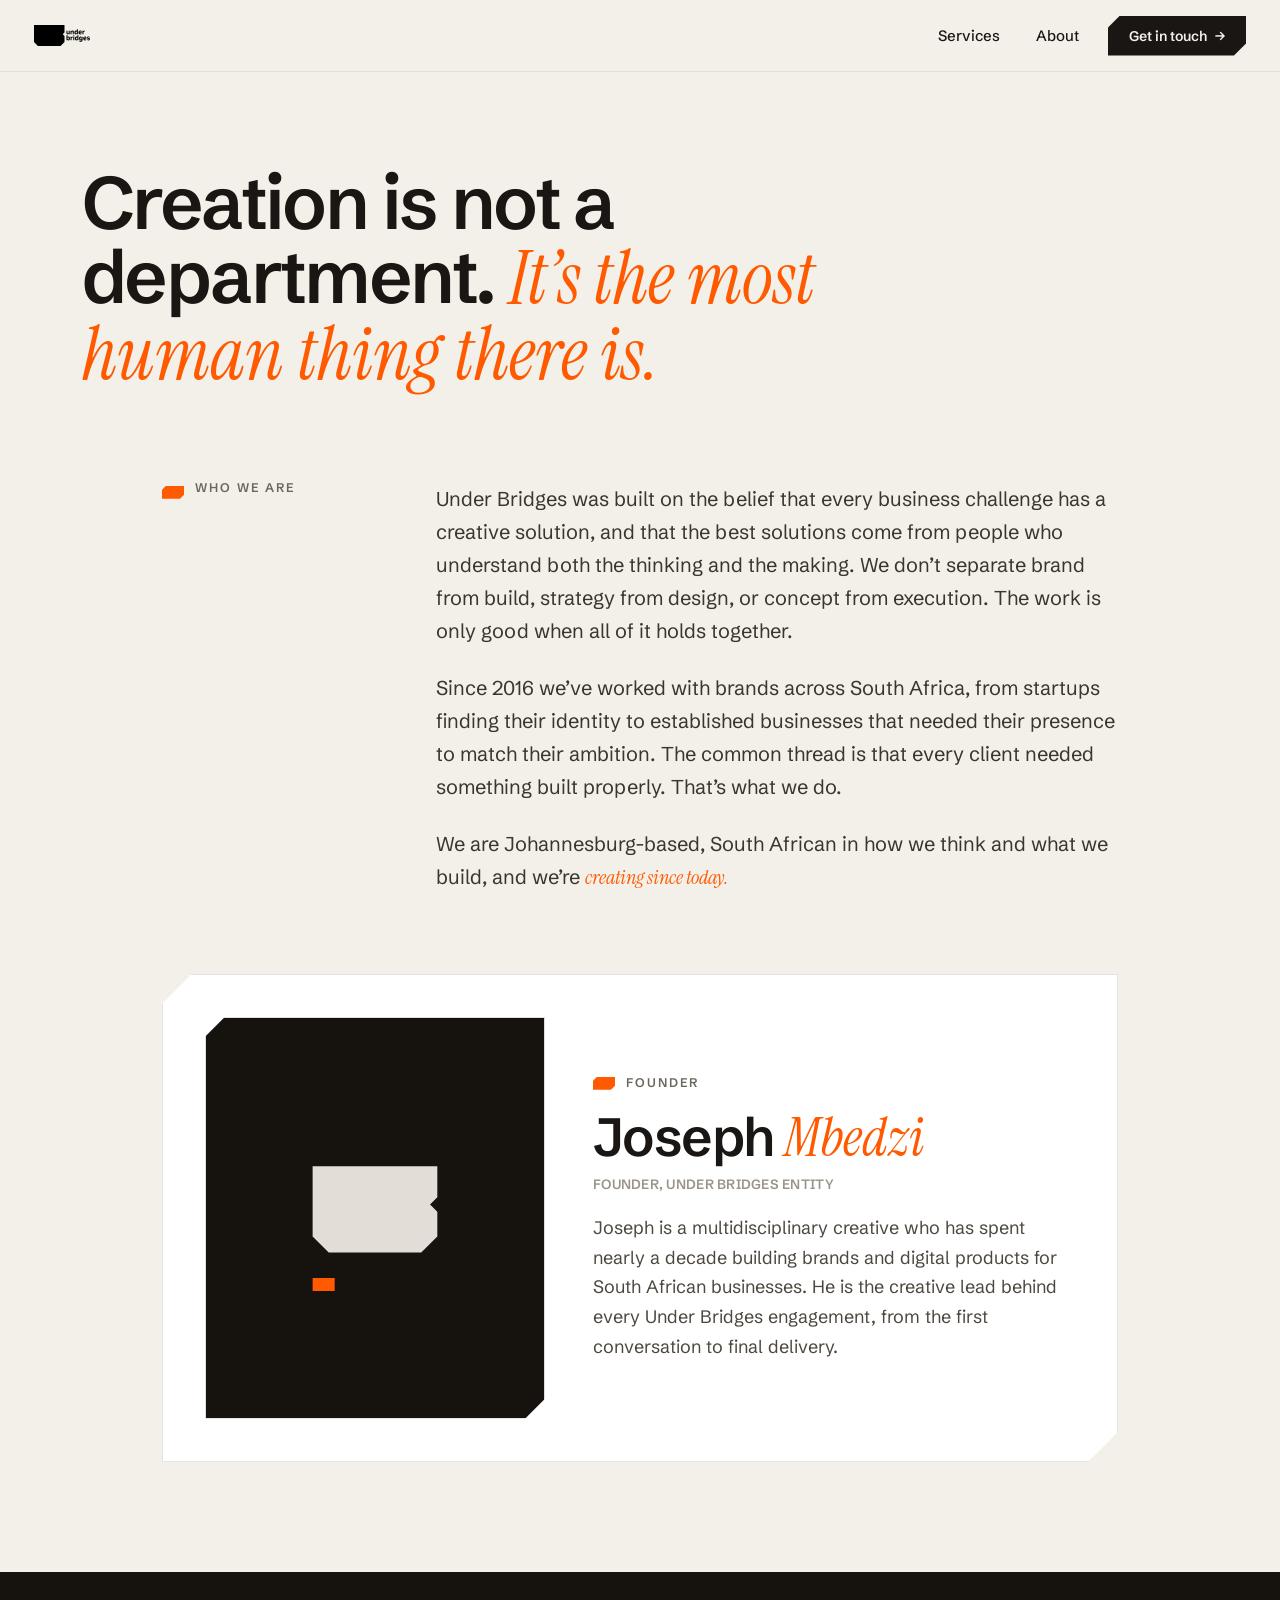
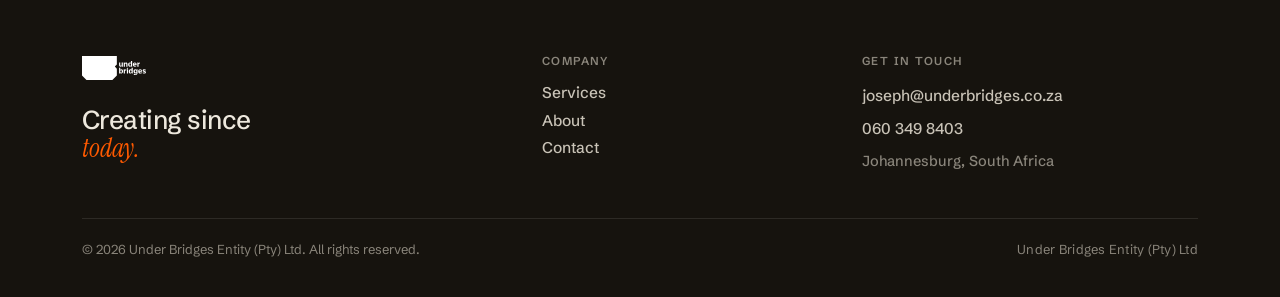
==== about/index.html @ 5cce96aa "Build Under Bridges website from v4 design Four-page static site (Home, Services, About, Contact) im" ====
<!DOCTYPE html>
<html lang="en">
<head>
<meta charset="utf-8">
<meta name="viewport" content="width=device-width, initial-scale=1">
<title>About | Under Bridges — Creative &amp; Digital Solutions</title>
<meta name="description" content="Under Bridges is a Johannesburg-based creative and digital solutions company, founded by Joseph Mbedzi. Building brands and platforms for South African businesses since 2016.">
<link rel="canonical" href="https://underbridges.co.za/about/">
<meta name="theme-color" content="#F3F0E9">

<meta property="og:type" content="website">
<meta property="og:site_name" content="Under Bridges">
<meta property="og:title" content="About | Under Bridges — Creative &amp; Digital Solutions">
<meta property="og:description" content="Creation is not a department. It&#8217;s the most human thing there is. Founded by Joseph Mbedzi, building brands and platforms since 2016.">
<meta property="og:url" content="https://underbridges.co.za/about/">
<meta property="og:image" content="https://underbridges.co.za/assets/og-image.png">
<meta name="twitter:card" content="summary_large_image">
<meta name="twitter:title" content="About | Under Bridges — Creative &amp; Digital Solutions">
<meta name="twitter:description" content="Creation is not a department. It&#8217;s the most human thing there is. Founded by Joseph Mbedzi, building brands and platforms since 2016.">
<meta name="twitter:image" content="https://underbridges.co.za/assets/og-image.png">

<link rel="icon" href="/favicon.svg" type="image/svg+xml">
<link rel="icon" href="/favicon.png" type="image/png">
<link rel="apple-touch-icon" href="/apple-touch-icon.png">

<link rel="preconnect" href="https://fonts.googleapis.com">
<link rel="preconnect" href="https://fonts.gstatic.com" crossorigin>
<link href="https://fonts.googleapis.com/css2?family=Schibsted+Grotesk:wght@400;500;600;700&family=Instrument+Serif:ital@0;1&display=swap" rel="stylesheet">
<link rel="stylesheet" href="/assets/css/main.css">
</head>
<body data-page="about">
<a class="skip-link" href="#main">Skip to content</a>

<div class="page">

  <nav class="nav is-solid" data-nav aria-label="Main">
    <a href="/" class="nav__logo" aria-label="Under Bridges — home">
      <span class="nav__logo-stack">
        <img class="logo-white" src="/assets/ub-logo-white.svg" alt="Under Bridges">
        <img class="logo-black" src="/assets/ub-logo-black.svg" alt="" aria-hidden="true">
      </span>
    </a>
    <div class="nav__links">
      <a class="nav__link" href="/services/">Services</a>
      <a class="nav__link" href="/about/">About</a>
      <a class="nav__cta" href="/contact/">Get in touch <span aria-hidden="true">&#8594;</span></a>
    </div>
    <button class="nav__burger" data-burger aria-label="Menu" aria-expanded="false">&#9776;</button>
  </nav>

  <div class="mnav" data-mnav>
    <div class="mnav__links">
      <a class="mnav__link" href="/services/">Services <span aria-hidden="true">&#8594;</span></a>
      <a class="mnav__link" href="/about/">About <span aria-hidden="true">&#8594;</span></a>
      <a class="mnav__link" href="/contact/">Contact <span aria-hidden="true">&#8594;</span></a>
    </div>
    <div class="mnav__contact">
      <a href="mailto:joseph@underbridges.co.za">joseph@underbridges.co.za</a>
      <div class="mnav__line">060 349 8403</div>
      <div class="mnav__loc">Johannesburg, South Africa</div>
    </div>
  </div>

  <main id="main">

    <section class="section-light">
      <div class="wrap w-1180 page-head page-head--about">
        <h1 class="page-head__title page-head__title--about">Creation is not a department. <em>It&#8217;s the most human thing there is.</em></h1>
      </div>
    </section>

    <section class="section-light">
      <div class="wrap w-1020 about-who">
        <div class="tag tag--s tag--top">
          <span class="tag__chip" aria-hidden="true"></span>
          <span class="tag__label">Who we are</span>
        </div>
        <div class="about-who__body" data-reveal>
          <p>Under Bridges was built on the belief that every business challenge has a creative solution, and that the best solutions come from people who understand both the thinking and the making. We don&#8217;t separate brand from build, strategy from design, or concept from execution. The work is only good when all of it holds together.</p>
          <p>Since 2016 we&#8217;ve worked with brands across South Africa, from startups finding their identity to established businesses that needed their presence to match their ambition. The common thread is that every client needed something built properly. That&#8217;s what we do.</p>
          <p>We are Johannesburg-based, South African in how we think and what we build, and we&#8217;re <em>creating since today.</em></p>
        </div>
      </div>
    </section>

    <section class="section-light">
      <div class="wrap w-1020 founder-wrap">
        <div class="founder" data-reveal>
          <div class="founder__photo">
            <img src="/assets/founder.svg" alt="Joseph Mbedzi, founder of Under Bridges" width="680" height="800">
          </div>
          <div class="founder__meta">
            <div class="tag tag--s">
              <span class="tag__chip" aria-hidden="true"></span>
              <span class="tag__label">Founder</span>
            </div>
            <h2 class="founder__name">Joseph <em>Mbedzi</em></h2>
            <div class="founder__role">Founder, Under Bridges Entity</div>
            <p class="founder__bio">Joseph is a multidisciplinary creative who has spent nearly a decade building brands and digital products for South African businesses. He is the creative lead behind every Under Bridges engagement, from the first conversation to final delivery.</p>
          </div>
        </div>
      </div>
    </section>

  </main>

  <footer class="footer">
    <div class="wrap w-1180 footer__inner">
      <div class="footer__grid">
        <div>
          <a href="/" class="footer__logo"><img src="/assets/ub-logo-white.svg" alt="Under Bridges"></a>
          <p class="footer__tagline">Creating since <em>today.</em></p>
        </div>
        <div>
          <div class="footer__label">Company</div>
          <div class="footer__links">
            <a href="/services/">Services</a>
            <a href="/about/">About</a>
            <a href="/contact/">Contact</a>
          </div>
        </div>
        <div>
          <div class="footer__label">Get in touch</div>
          <a class="footer__email" href="mailto:joseph@underbridges.co.za">joseph@underbridges.co.za</a>
          <div class="footer__phone">060 349 8403</div>
          <div class="footer__loc">Johannesburg, South Africa</div>
        </div>
      </div>
      <div class="footer__bottom">
        <span>&copy; <span data-year>2026</span> Under Bridges Entity (Pty) Ltd. All rights reserved.</span>
        <span class="footer__entity">Under Bridges Entity (Pty) Ltd</span>
      </div>
    </div>
  </footer>

</div>

<script src="/assets/js/main.js" defer></script>
</body>
</html>
---- assets/css/main.css ----
/* ==========================================================================
   Under Bridges — underbridges.co.za
   Design system from "Under Bridges Website v4" (Claude Design)
   ========================================================================== */

:root {
  --ub-accent: #FF5A00;
  --ub-bg: #F3F0E9;
  --ub-ink: #1A1613;
  --ub-dark: #16130E;
  --ub-dark-ink: #EDE8DD;
  --ub-hero-bg: #0D0B09;

  /* Chamfered corners */
  --cham-tag: polygon(4px 0, 100% 0, 100% calc(100% - 4px), calc(100% - 4px) 100%, 0 100%, 0 4px);
  --cham-s: polygon(8px 0, 100% 0, 100% calc(100% - 8px), calc(100% - 8px) 100%, 0 100%, 0 8px);
  --cham-m: polygon(12px 0, 100% 0, 100% calc(100% - 12px), calc(100% - 12px) 100%, 0 100%, 0 12px);
  --cham-l: polygon(20px 0, 100% 0, 100% calc(100% - 20px), calc(100% - 20px) 100%, 0 100%, 0 20px);
  --cham-xl: polygon(30px 0, 100% 0, 100% calc(100% - 30px), calc(100% - 30px) 100%, 0 100%, 0 30px);
}

/* Base ------------------------------------------------------------------- */

* { box-sizing: border-box; }

html { scroll-behavior: smooth; }

body {
  margin: 0;
  background: var(--ub-bg);
  font-family: 'Schibsted Grotesk', sans-serif;
  color: var(--ub-ink);
  -webkit-font-smoothing: antialiased;
  text-rendering: optimizeLegibility;
}

a { color: inherit; text-decoration: none; }

::selection { background: var(--ub-accent); color: #FFFFFF; }

em {
  font-family: 'Instrument Serif', serif;
  font-style: italic;
  font-weight: 400;
  letter-spacing: 0;
}

input::placeholder,
textarea::placeholder { color: #9a948a; }

select option { background: #FFFFFF; color: #1A1613; }

:focus-visible { outline: 2px solid var(--ub-accent); outline-offset: 2px; }

.skip-link {
  position: absolute;
  left: -9999px;
  top: 0;
  z-index: 400;
  background: var(--ub-ink);
  color: var(--ub-bg);
  padding: 12px 18px;
  font: 600 14px/1 'Schibsted Grotesk', sans-serif;
}
.skip-link:focus { left: 0; }

.page { position: relative; min-height: 100vh; display: flex; flex-direction: column; }
.page > main { flex: 1; }

@keyframes ubScrollCue {
  0% { transform: translateY(0); opacity: .9; }
  50% { transform: translateY(8px); opacity: .4; }
  100% { transform: translateY(0); opacity: .9; }
}

/* Layout ------------------------------------------------------------------ */

.wrap { margin: 0 auto; padding-left: 32px; padding-right: 32px; }
.w-920 { max-width: 920px; }
.w-1020 { max-width: 1020px; }
.w-1080 { max-width: 1080px; }
.w-1180 { max-width: 1180px; }

.section-light { position: relative; background: var(--ub-bg); }
.section-dark { position: relative; background: var(--ub-dark); color: var(--ub-dark-ink); }

/* Nav ---------------------------------------------------------------------- */

.nav {
  position: fixed;
  top: 0; left: 0; right: 0;
  z-index: 300;
  display: flex;
  align-items: center;
  justify-content: space-between;
  height: 72px;
  padding: 0 34px;
  color: #F3F0E9;
  background: transparent;
  border-bottom: 1px solid transparent;
  transition: background .25s ease, color .25s ease, border-color .25s ease;
}

.nav.is-solid {
  color: #1A1613;
  background: rgba(243, 240, 233, 0.82);
  border-bottom: 1px solid rgba(26, 22, 19, 0.08);
  backdrop-filter: blur(18px) saturate(150%);
  -webkit-backdrop-filter: blur(18px) saturate(150%);
}

.nav__logo { display: flex; align-items: center; }
.nav__logo-stack { position: relative; display: inline-flex; height: 21px; }
.nav__logo-stack img { height: 21px; width: auto; display: block; transition: opacity .25s ease; }
.nav__logo-stack img:last-child { position: absolute; left: 0; top: 0; }
.nav__logo-stack .logo-white { opacity: 1; }
.nav__logo-stack .logo-black { opacity: 0; }
.nav.is-solid .logo-white { opacity: 0; }
.nav.is-solid .logo-black { opacity: 1; }

.nav__links { display: flex; align-items: center; gap: 6px; }

.nav__link {
  font: 500 15px/1 'Schibsted Grotesk', sans-serif;
  color: inherit;
  padding: 10px 15px;
  transition: opacity .2s;
}
.nav__link:hover { opacity: .6; }

.nav__cta {
  margin-left: 8px;
  display: inline-flex;
  align-items: center;
  gap: 8px;
  background: #F3F0E9;
  color: #1A1613;
  font: 600 14px/1 'Schibsted Grotesk', sans-serif;
  padding: 13px 21px;
  cursor: pointer;
  clip-path: var(--cham-m);
  transition: transform .2s, background .25s ease, color .25s ease;
}
.nav__cta:hover { transform: translateY(-1px); }
.nav.is-solid .nav__cta { background: #1A1613; color: #F3F0E9; }

.nav__burger {
  display: none;
  align-items: center;
  justify-content: center;
  width: 46px;
  height: 46px;
  background: transparent;
  color: inherit;
  border: 1.5px solid currentColor;
  clip-path: var(--cham-s);
  cursor: pointer;
  font-size: 19px;
  line-height: 1;
  padding: 0;
}

/* Mobile menu --------------------------------------------------------------- */

.mnav {
  position: fixed;
  inset: 0;
  z-index: 290;
  background: #F3F0E9;
  display: none;
  flex-direction: column;
  padding: 84px 26px 36px;
}
.mnav.is-open { display: flex; }

.mnav__links { display: flex; flex-direction: column; gap: 4px; margin-top: 14px; }

.mnav__link {
  display: flex;
  align-items: center;
  justify-content: space-between;
  padding: 22px 4px;
  border-bottom: 1px solid rgba(26, 22, 19, 0.12);
  font-weight: 600;
  font-size: 34px;
  letter-spacing: -.02em;
  color: #1A1613;
}
.mnav__link span { color: var(--ub-accent); font-size: 24px; }

.mnav__contact { margin-top: auto; display: flex; flex-direction: column; gap: 7px; }
.mnav__contact a,
.mnav__contact .mnav__line { font: 600 16px/1.4 'Schibsted Grotesk', sans-serif; color: #1A1613; word-break: break-word; }
.mnav__contact .mnav__loc { font: 500 14.5px/1.5 'Schibsted Grotesk', sans-serif; color: #9a948a; margin-top: 4px; }

/* Buttons -------------------------------------------------------------------- */

.btn {
  display: inline-flex;
  align-items: center;
  gap: 9px;
  font: 600 15px/1 'Schibsted Grotesk', sans-serif;
  padding: 18px 30px;
  border: none;
  cursor: pointer;
  clip-path: var(--cham-m);
  transition: transform .2s;
}
.btn:hover { transform: translateY(-2px); }

.btn--light { background: #F3F0E9; color: #1A1613; }
.btn--ink { background: #1A1613; color: #F3F0E9; }

.btn--ghost {
  background: rgba(243, 240, 233, 0.08);
  color: #F3F0E9;
  border: 1px solid rgba(243, 240, 233, 0.3);
  backdrop-filter: blur(10px);
  -webkit-backdrop-filter: blur(10px);
  transition: background .2s;
}
.btn--ghost:hover { transform: none; background: rgba(243, 240, 233, 0.16); }

.btn--md { font-size: 14px; padding: 17px 26px; }
.btn--lg { padding: 20px 34px; gap: 10px; }

/* Tag / eyebrow ---------------------------------------------------------------- */

.tag { display: inline-flex; align-items: center; gap: 11px; }
.tag--top { align-items: flex-start; }
.tag--top .tag__chip { margin-top: 4px; }

.tag__chip {
  width: 22px;
  height: 13px;
  background: var(--ub-accent);
  display: inline-block;
  flex: none;
  clip-path: var(--cham-tag);
}

.tag__label {
  font: 600 12.5px/1 'Schibsted Grotesk', sans-serif;
  letter-spacing: .18em;
  text-transform: uppercase;
  color: #6C675E;
}
.tag--s .tag__label { letter-spacing: .16em; }
.section-dark .tag__label { color: #A8A296; }

/* Reveal ------------------------------------------------------------------------ */
/* [data-reveal] elements are hidden and translated by JS, then revealed on scroll. */

/* Hero (home) --------------------------------------------------------------------- */

.hero { position: relative; height: 280vh; background: var(--ub-bg); }

.hero__frame {
  position: sticky;
  top: 0;
  height: 100vh;
  overflow: hidden;
  background: var(--ub-hero-bg);
}

.hero__video {
  position: absolute;
  inset: 0;
  width: 100%;
  height: 100%;
  object-fit: cover;
  background: var(--ub-hero-bg);
  pointer-events: none;
}

.hero__scrim {
  position: absolute;
  inset: 0;
  background: linear-gradient(180deg, rgba(13,11,9,0.55) 0%, rgba(13,11,9,0.3) 38%, rgba(13,11,9,0.34) 62%, rgba(13,11,9,0.72) 100%);
}

.hero__content {
  position: absolute;
  inset: 0;
  display: flex;
  flex-direction: column;
  align-items: center;
  justify-content: center;
  text-align: center;
  padding: 0 32px;
  color: #F3F0E9;
}

.hero__kicker {
  font: 600 12px/1 'Schibsted Grotesk', sans-serif;
  letter-spacing: .22em;
  text-transform: uppercase;
  color: #D9D3C8;
  margin-bottom: 28px;
}

.hero__title {
  font-weight: 600;
  font-size: clamp(46px, 7.6vw, 116px);
  line-height: .94;
  letter-spacing: -.035em;
  margin: 0;
  max-width: 12ch;
  text-wrap: balance;
}
.hero__title em { color: var(--ub-accent); }

.hero__sub {
  margin: 26px 0 0;
  max-width: 520px;
  font-size: clamp(16.5px, 2.2vw, 19px);
  line-height: 1.55;
  color: #D9D3C8;
  text-wrap: pretty;
}

.hero__ctas {
  display: flex;
  gap: 13px;
  flex-wrap: wrap;
  justify-content: center;
  margin-top: 38px;
}

.hero__cue {
  position: absolute;
  left: 50%;
  bottom: 30px;
  transform: translateX(-50%);
  display: flex;
  flex-direction: column;
  align-items: center;
  gap: 8px;
  color: #EDE8DD;
  pointer-events: none;
}
.hero__cue-label {
  font: 500 11.5px/1 'Schibsted Grotesk', sans-serif;
  letter-spacing: .18em;
  text-transform: uppercase;
  opacity: .7;
}
.hero__cue-arrow { font-size: 17px; animation: ubScrollCue 1.8s ease-in-out infinite; }

/* Statement sections (approach / why it works) -------------------------------------- */

.statement { display: flex; flex-direction: column; align-items: center; text-align: center; }
.statement--approach { padding-top: clamp(96px, 14vw, 150px); padding-bottom: clamp(96px, 14vw, 150px); }
.statement--why { padding-top: clamp(96px, 13vw, 130px); padding-bottom: clamp(96px, 13vw, 130px); }

.statement .tag { margin-bottom: 36px; }
.statement--why .tag { margin-bottom: 32px; }

.statement__text {
  font-weight: 500;
  font-size: clamp(26px, 3.8vw, 48px);
  line-height: 1.18;
  letter-spacing: -.02em;
  margin: 0;
  max-width: 20ch;
  text-wrap: balance;
}
.statement--why .statement__text {
  font-size: clamp(25px, 3.6vw, 46px);
  line-height: 1.2;
  max-width: 21ch;
}
.statement__text em { color: var(--ub-accent); }
.statement--approach .statement__text em + em { color: inherit; }

.statement__sub {
  margin: 30px 0 0;
  font-size: 18.5px;
  line-height: 1.6;
  color: #6C675E;
  max-width: 44ch;
  text-wrap: pretty;
}
.statement--why .statement__sub { color: #A8A296; max-width: 48ch; }

/* Service cards (home) ---------------------------------------------------------------- */

.services-home { padding-bottom: 110px; }

.services-home__title {
  font-weight: 600;
  font-size: clamp(30px, 3.6vw, 46px);
  line-height: 1;
  letter-spacing: -.03em;
  margin: 0 0 40px;
  text-align: center;
}
.services-home__title em { color: var(--ub-accent); }

.grid { display: grid; }
.grid--3 { grid-template-columns: 1fr 1fr 1fr; gap: 20px; }

.scard {
  display: block;
  padding: 40px 36px 34px;
  cursor: pointer;
  background: #FFFFFF;
  border: 1.5px solid rgba(26, 22, 19, 0.12);
  clip-path: var(--cham-l);
  transition: transform .25s, border-color .25s;
}
.scard:hover { transform: translateY(-6px); border-color: rgba(26, 22, 19, 0.28); }

.scard--dark { background: var(--ub-dark); color: var(--ub-dark-ink); border: none; }
.scard--dark:hover { border-color: transparent; }

.scard__num { font: 600 14px/1 'Schibsted Grotesk', sans-serif; color: var(--ub-accent); }

.scard__title {
  font-weight: 600;
  font-size: clamp(26px, 2.4vw, 34px);
  line-height: 1.04;
  letter-spacing: -.02em;
  margin: 16px 0 0;
}

.scard__copy {
  margin: 16px 0 0;
  font-size: 16.5px;
  line-height: 1.6;
  color: #6C675E;
  max-width: 44ch;
}
.scard--dark .scard__copy { color: #A8A296; }

.scard__link {
  display: inline-flex;
  align-items: center;
  gap: 8px;
  margin-top: 26px;
  font: 600 13.5px/1 'Schibsted Grotesk', sans-serif;
  color: #1A1613;
}
.scard--dark .scard__link { color: var(--ub-dark-ink); }

/* Trusted by ------------------------------------------------------------------------------ */

.clients { padding-top: clamp(80px, 11vw, 110px); padding-bottom: clamp(80px, 11vw, 110px); display: flex; flex-direction: column; align-items: center; }

.clients__label {
  font: 600 12.5px/1 'Schibsted Grotesk', sans-serif;
  letter-spacing: .18em;
  text-transform: uppercase;
  color: #9a948a;
  margin-bottom: 38px;
}

.clients__row {
  display: flex;
  flex-wrap: wrap;
  justify-content: center;
  align-items: center;
  gap: 26px 52px;
  max-width: 820px;
}

.clients__name {
  font-weight: 600;
  font-size: clamp(19px, 2.6vw, 24px);
  color: #b0aa9e;
  white-space: nowrap;
  letter-spacing: -.01em;
}

/* CTA block --------------------------------------------------------------------------------- */

.cta-strip { padding-bottom: 110px; }
.cta-strip--services { padding-top: 80px; }

.cta-block {
  position: relative;
  overflow: hidden;
  padding: 90px 56px;
  clip-path: var(--cham-xl);
  background: var(--ub-dark);
  color: var(--ub-dark-ink);
  display: flex;
  flex-direction: column;
  align-items: center;
  text-align: center;
  gap: 34px;
}

.cta-block__title {
  font-weight: 600;
  font-size: clamp(34px, 5vw, 64px);
  line-height: 1;
  letter-spacing: -.03em;
  margin: 0;
  max-width: 16ch;
  text-wrap: balance;
}
.cta-block__title--sm { font-size: clamp(32px, 4.8vw, 60px); }
.cta-block__title em { color: var(--ub-accent); }

/* Page headers (services / about / contact) ---------------------------------------------------- */

.page-head { padding-top: clamp(120px, 18vw, 160px); padding-bottom: 64px; }
.page-head--about { padding-top: clamp(124px, 18vw, 165px); padding-bottom: 90px; }
.page-head--contact { padding-bottom: 100px; }

.page-head__title {
  font-weight: 600;
  font-size: clamp(42px, 6.6vw, 104px);
  line-height: .94;
  letter-spacing: -.035em;
  margin: 0;
}
.page-head__title em { color: var(--ub-accent); }

.page-head__title--about {
  font-size: clamp(36px, 5.8vw, 92px);
  line-height: 1;
  max-width: 19ch;
}

.page-head__sub {
  margin: 28px 0 0;
  max-width: 600px;
  font-size: 19px;
  line-height: 1.55;
  color: #6C675E;
}

/* Service detail sections ------------------------------------------------------------------------ */

.svc { display: grid; grid-template-columns: 0.95fr 1.05fr; gap: 56px; align-items: start; }
.svc--first { padding-top: 30px; padding-bottom: 60px; }
.svc--dark { padding-top: 96px; padding-bottom: 96px; }
.svc--last { padding-top: 96px; padding-bottom: 40px; }

.svc__intro .tag { margin-bottom: 22px; }

.svc__title {
  font-weight: 600;
  font-size: clamp(30px, 3.6vw, 46px);
  line-height: 1.04;
  letter-spacing: -.025em;
  margin: 0;
}
.svc__title em { color: var(--ub-accent); }

.svc__copy {
  margin: 22px 0 0;
  font-size: 17.5px;
  line-height: 1.65;
  color: #4d483f;
  max-width: 46ch;
}
.svc__copy + .svc__copy { margin-top: 14px; }
.section-dark .svc__copy { color: #A8A296; }

.svc__intro .btn { margin-top: 28px; }

.svc__card {
  padding: 36px 34px;
  background: #FFFFFF;
  border: 1.5px solid rgba(26, 22, 19, 0.12);
  clip-path: var(--cham-l);
}
.section-dark .svc__card {
  background: rgba(243, 240, 233, 0.05);
  border: 1.5px solid rgba(243, 240, 233, 0.14);
}

.svc__card-label {
  font: 600 11.5px/1 'Schibsted Grotesk', sans-serif;
  letter-spacing: .12em;
  text-transform: uppercase;
  color: #9a948a;
  margin-bottom: 6px;
}
.section-dark .svc__card-label { color: #8a857b; }

.svc__list { list-style: none; margin: 0; padding: 0; }

.svc__list li {
  display: flex;
  gap: 13px;
  align-items: flex-start;
  padding: 15px 0;
  border-bottom: 1px solid rgba(26, 22, 19, 0.07);
  font-size: 16px;
  color: #1A1613;
}
.section-dark .svc__list li { border-bottom: 1px solid rgba(243, 240, 233, 0.1); color: var(--ub-dark-ink); }

.svc__list li::before {
  content: "";
  flex: none;
  margin-top: 5px;
  width: 16px;
  height: 10px;
  background: var(--ub-accent);
  display: inline-block;
  clip-path: var(--cham-tag);
}

/* About ---------------------------------------------------------------------------------------------- */

.about-who { padding-bottom: 80px; display: grid; grid-template-columns: 220px 1fr; gap: 54px; }

.about-who__body p {
  margin: 0;
  font-size: 20px;
  line-height: 1.65;
  color: #3a352e;
  max-width: 60ch;
}
.about-who__body p + p { margin-top: 24px; }
.about-who__body em { color: var(--ub-accent); }

.founder-wrap { padding-bottom: 110px; }

.founder {
  padding: 42px;
  background: #FFFFFF;
  border: 1.5px solid rgba(26, 22, 19, 0.12);
  clip-path: var(--cham-xl);
  display: grid;
  grid-template-columns: 340px 1fr;
  gap: 48px;
  align-items: center;
}

.founder__photo {
  overflow: hidden;
  border: 1.5px solid rgba(26, 22, 19, 0.14);
  clip-path: var(--cham-l);
}
.founder__photo img {
  width: 100%;
  height: 400px;
  display: block;
  object-fit: cover;
}

.founder__meta .tag { margin-bottom: 20px; }

.founder__name {
  font-weight: 600;
  font-size: clamp(32px, 4.2vw, 56px);
  line-height: 1;
  letter-spacing: -.03em;
  margin: 0;
}
.founder__name em { color: var(--ub-accent); }

.founder__role {
  margin-top: 12px;
  font: 600 13.5px/1 'Schibsted Grotesk', sans-serif;
  letter-spacing: .02em;
  color: #9a948a;
  text-transform: uppercase;
}

.founder__bio {
  margin: 22px 0 0;
  font-size: 18px;
  line-height: 1.65;
  color: #4d483f;
  max-width: 52ch;
}

/* Contact ----------------------------------------------------------------------------------------------- */

.contact-head__sub { margin: 28px 0 52px; max-width: 540px; font-size: 19px; line-height: 1.55; color: #6C675E; }

.contact-grid { display: grid; grid-template-columns: 1.3fr 0.7fr; gap: 22px; align-items: start; }

.contact-card {
  padding: 42px 40px;
  background: #FFFFFF;
  border: 1.5px solid rgba(26, 22, 19, 0.12);
  clip-path: var(--cham-xl);
}

.form { display: flex; flex-direction: column; gap: 18px; }

.form__row { display: grid; grid-template-columns: 1fr 1fr; gap: 18px; }

.form label {
  display: block;
  font: 600 11.5px/1 'Schibsted Grotesk', sans-serif;
  letter-spacing: .08em;
  text-transform: uppercase;
  color: #9a948a;
  margin-bottom: 9px;
}

.form input,
.form select,
.form textarea {
  width: 100%;
  padding: 14px 15px;
  border: 1.5px solid rgba(26, 22, 19, 0.18);
  background: #FBFAF6;
  font: 500 15.5px 'Schibsted Grotesk', sans-serif;
  color: #1A1613;
  outline: none;
  transition: border-color .2s;
  border-radius: 0;
}
.form textarea { line-height: 1.5; resize: vertical; }
.form select { cursor: pointer; appearance: auto; }

.form input:focus,
.form select:focus,
.form textarea:focus { border-color: var(--ub-accent); outline: none; }

.form .btn { align-self: flex-start; gap: 10px; }
.form .btn[disabled] { opacity: .6; cursor: default; transform: none; }

.form__note { margin: 4px 0 0; font-size: 14.5px; color: #9a948a; }
.form__note a { color: #1A1613; font-weight: 600; border-bottom: 1px solid var(--ub-accent); }

.form__error { margin: 0; font-size: 14.5px; color: #B33000; display: none; }
.form__error.is-visible { display: block; }
.form__error a { font-weight: 600; border-bottom: 1px solid currentColor; }

.form-sent { padding: 14px 0; display: none; }
.form-sent.is-visible { display: block; }

.form-sent__check {
  width: 46px;
  height: 34px;
  background: var(--ub-accent);
  display: flex;
  align-items: center;
  justify-content: center;
  margin-bottom: 24px;
  font-size: 18px;
  color: #FFFFFF;
  clip-path: var(--cham-s);
}

.form-sent__title { font-weight: 600; font-size: 32px; line-height: 1.04; letter-spacing: -.02em; margin: 0; }
.form-sent__title em { color: var(--ub-accent); }

.form-sent__copy { margin: 14px 0 0; font-size: 17px; line-height: 1.6; color: #4d483f; max-width: 46ch; }
.form-sent__copy a { color: #1A1613; font-weight: 600; border-bottom: 1px solid var(--ub-accent); }

.contact-panel {
  position: relative;
  overflow: hidden;
  padding: 40px 34px;
  background: var(--ub-dark);
  color: var(--ub-dark-ink);
  clip-path: var(--cham-xl);
}

.contact-panel__label {
  font: 600 11.5px/1 'Schibsted Grotesk', sans-serif;
  letter-spacing: .12em;
  text-transform: uppercase;
  color: #8a857b;
  margin-bottom: 20px;
}

.contact-panel__email {
  display: block;
  font: 500 17px/1.4 'Schibsted Grotesk', sans-serif;
  color: var(--ub-dark-ink);
  margin-bottom: 16px;
  word-break: break-word;
  transition: color .2s;
}
.contact-panel__email:hover { color: var(--ub-accent); }

.contact-panel__phone { font: 500 17px/1.4 'Schibsted Grotesk', sans-serif; color: var(--ub-dark-ink); margin-bottom: 16px; }

.contact-panel__loc { font: 500 15.5px/1.5 'Schibsted Grotesk', sans-serif; color: #A8A296; }

.contact-panel__entity {
  margin-top: 32px;
  padding-top: 20px;
  border-top: 1px solid rgba(243, 240, 233, 0.12);
  font: 500 14px/1.5 'Schibsted Grotesk', sans-serif;
  color: #8a857b;
}

/* Footer -------------------------------------------------------------------------------------------------- */

.footer { position: relative; background: var(--ub-dark); color: var(--ub-dark-ink); }

.footer__inner { padding-top: 84px; padding-bottom: 40px; }

.footer__grid {
  display: grid;
  grid-template-columns: 1.5fr 1fr 1.2fr;
  gap: 40px;
  padding-bottom: 46px;
  border-bottom: 1px solid rgba(243, 240, 233, 0.1);
}

.footer__logo { display: inline-block; }
.footer__logo img { height: 24px; margin-bottom: 22px; }

.footer__tagline {
  font-weight: 500;
  font-size: 26px;
  line-height: 1.08;
  letter-spacing: -.02em;
  margin: 0;
  max-width: 14ch;
}
.footer__tagline em { color: var(--ub-accent); }

.footer__label {
  font: 600 11.5px/1 'Schibsted Grotesk', sans-serif;
  letter-spacing: .12em;
  text-transform: uppercase;
  color: #8a857b;
  margin-bottom: 18px;
}

.footer__links { display: flex; flex-direction: column; gap: 12px; }
.footer__links a { font: 500 15.5px/1 'Schibsted Grotesk', sans-serif; color: #C9C3B7; transition: color .2s; }
.footer__links a:hover { color: var(--ub-accent); }

.footer__email {
  display: block;
  font: 500 15.5px/1.4 'Schibsted Grotesk', sans-serif;
  color: #C9C3B7;
  margin-bottom: 11px;
  word-break: break-word;
  transition: color .2s;
}
.footer__email:hover { color: var(--ub-accent); }

.footer__phone { font: 500 15.5px/1.4 'Schibsted Grotesk', sans-serif; color: #C9C3B7; margin-bottom: 11px; }
.footer__loc { font: 500 14.5px/1.5 'Schibsted Grotesk', sans-serif; color: #8a857b; }

.footer__bottom {
  display: flex;
  justify-content: space-between;
  align-items: center;
  padding-top: 22px;
  font-size: 13px;
  color: #8a857b;
  flex-wrap: wrap;
  gap: 10px;
}
.footer__bottom .footer__entity { letter-spacing: .02em; }

/* 404 ------------------------------------------------------------------------------------------------------- */

.notfound { padding-top: clamp(140px, 22vw, 220px); padding-bottom: 120px; }

/* Responsive --------------------------------------------------------------------------------------------------- */

@media (max-width: 900px) {
  .nav__links { display: none; }
  .nav__burger { display: inline-flex; }

  .grid--3,
  .svc,
  .about-who,
  .founder,
  .contact-grid,
  .form__row,
  .footer__grid { grid-template-columns: 1fr; gap: 34px; }

  .form__row { gap: 18px; }

  .cta-block { padding: 64px 34px; }
}

@media (max-width: 640px) {
  .wrap { padding-left: 22px; padding-right: 22px; }
  .nav { padding-left: 18px; padding-right: 18px; }

  .founder__photo img { height: 300px; }

  .scard { padding: 34px 28px 30px; }
  .svc__card { padding: 34px 26px; }
  .contact-card { padding: 34px 28px 30px; }
  .founder { padding: 34px 28px 30px; }
  .contact-panel { padding: 34px 26px; }

  .clients__row { gap: 22px 28px; }
}

/* Reduced motion -------------------------------------------------------------------------------------------------- */

@media (prefers-reduced-motion: reduce) {
  html { scroll-behavior: auto; }
  * { animation: none !important; transition: none !important; }
  .hero { height: 100vh; }
}
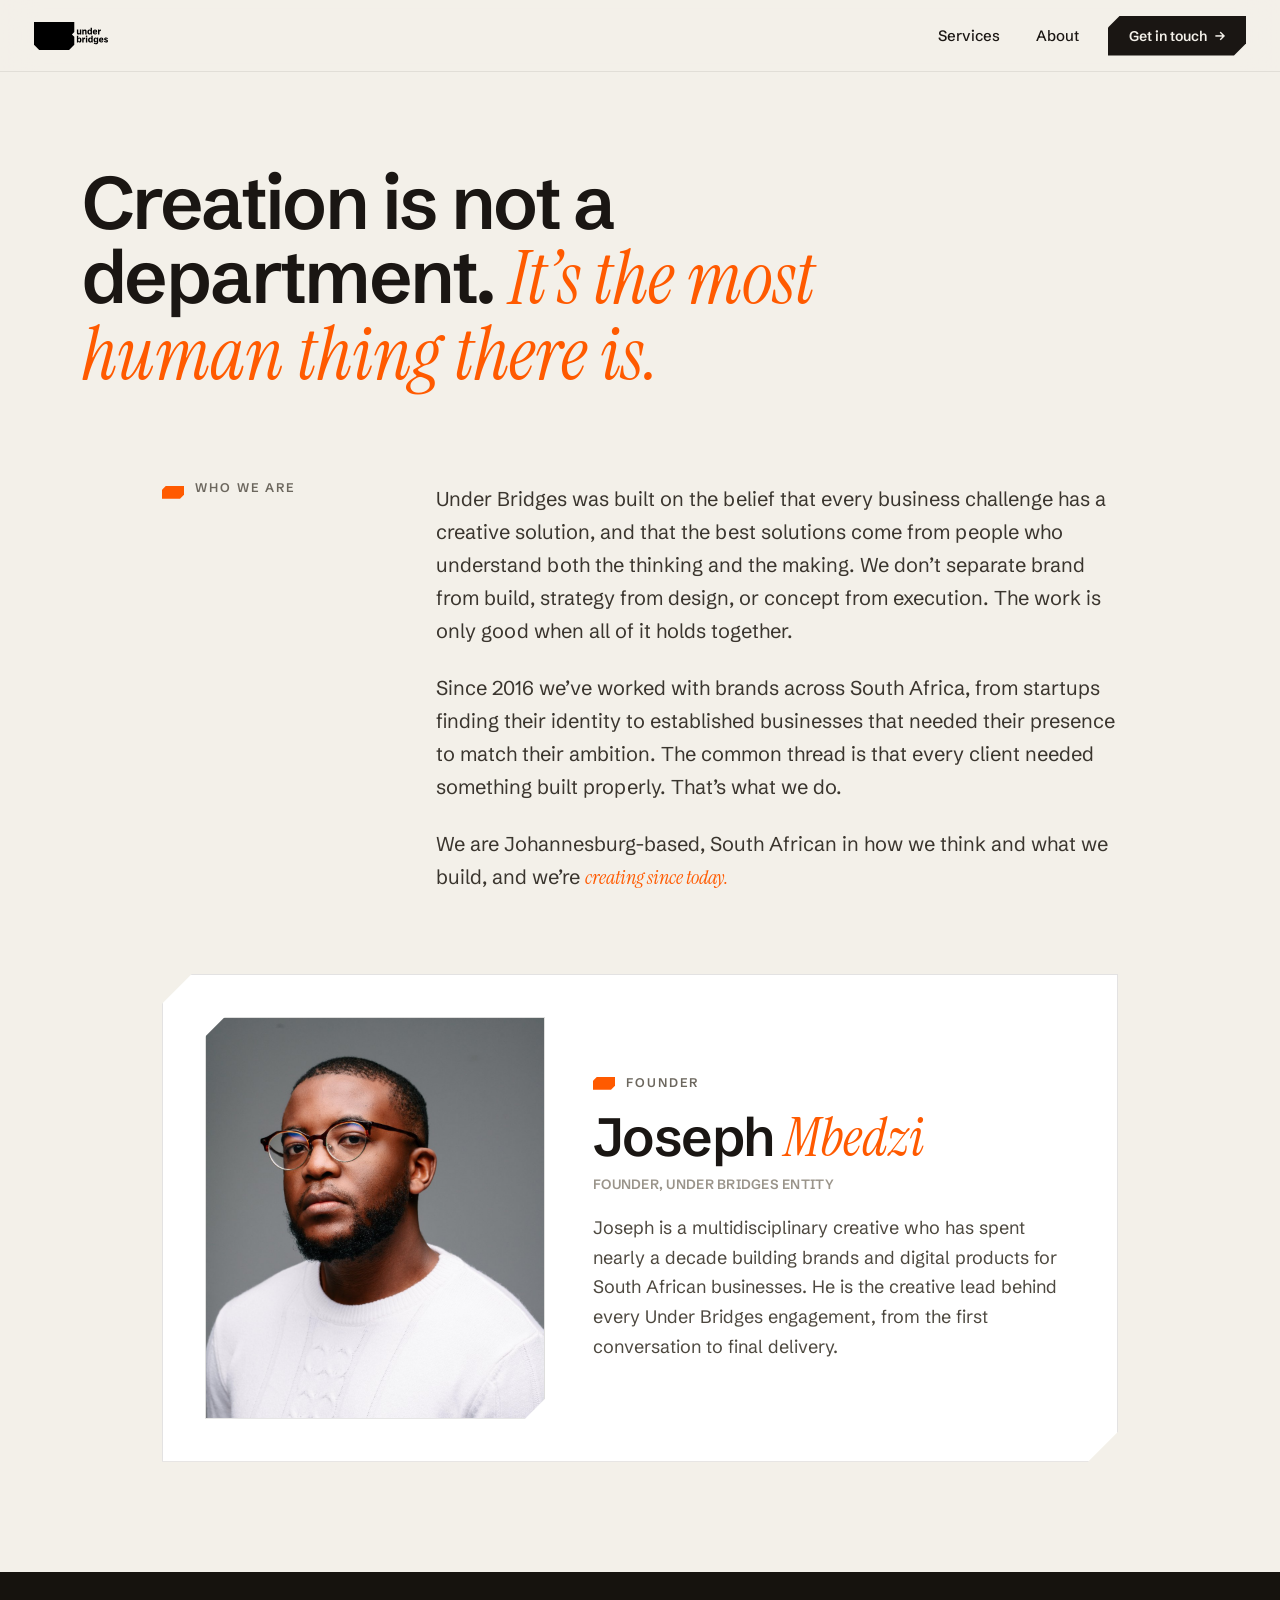
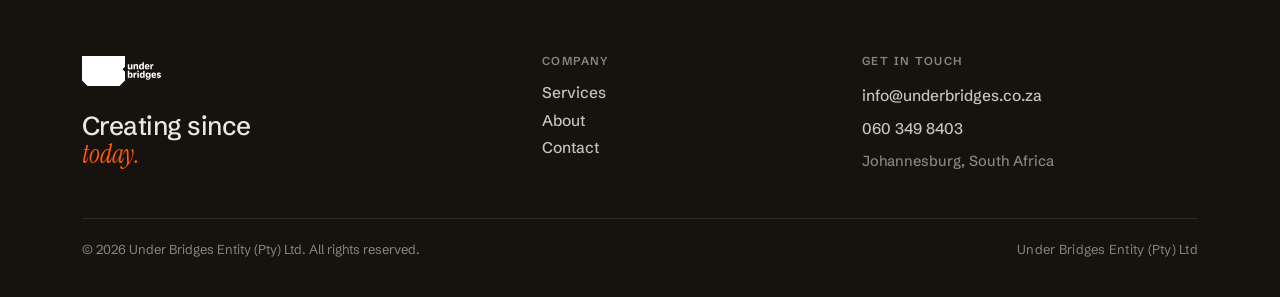
==== commit b6a31713: "Real client logos, founder portrait, info@ contact, bigger brand logo - Trusted-by row now uses the " ====
--- a/about/index.html
+++ b/about/index.html
@@ -55,7 +55,7 @@
       <a class="mnav__link" href="/contact/">Contact <span aria-hidden="true">&#8594;</span></a>
     </div>
     <div class="mnav__contact">
-      <a href="mailto:joseph@underbridges.co.za">joseph@underbridges.co.za</a>
+      <a href="mailto:info@underbridges.co.za">info@underbridges.co.za</a>
       <div class="mnav__line">060 349 8403</div>
       <div class="mnav__loc">Johannesburg, South Africa</div>
     </div>
@@ -87,7 +87,7 @@
       <div class="wrap w-1020 founder-wrap">
         <div class="founder" data-reveal>
           <div class="founder__photo">
-            <img src="/assets/founder.svg" alt="Joseph Mbedzi, founder of Under Bridges" width="680" height="800">
+            <img src="/assets/joseph-mbedzi.jpg" alt="Joseph Mbedzi, founder of Under Bridges" width="1020" height="1200" loading="lazy" decoding="async">
           </div>
           <div class="founder__meta">
             <div class="tag tag--s">
@@ -121,7 +121,7 @@
         </div>
         <div>
           <div class="footer__label">Get in touch</div>
-          <a class="footer__email" href="mailto:joseph@underbridges.co.za">joseph@underbridges.co.za</a>
+          <a class="footer__email" href="mailto:info@underbridges.co.za">info@underbridges.co.za</a>
           <div class="footer__phone">060 349 8403</div>
           <div class="footer__loc">Johannesburg, South Africa</div>
         </div>
--- a/assets/css/main.css
+++ b/assets/css/main.css
@@ -110,8 +110,8 @@
 }
 
 .nav__logo { display: flex; align-items: center; }
-.nav__logo-stack { position: relative; display: inline-flex; height: 21px; }
-.nav__logo-stack img { height: 21px; width: auto; display: block; transition: opacity .25s ease; }
+.nav__logo-stack { position: relative; display: inline-flex; height: 28px; }
+.nav__logo-stack img { height: 28px; width: auto; display: block; transition: opacity .25s ease; }
 .nav__logo-stack img:last-child { position: absolute; left: 0; top: 0; }
 .nav__logo-stack .logo-white { opacity: 1; }
 .nav__logo-stack .logo-black { opacity: 0; }
@@ -460,17 +460,16 @@
   flex-wrap: wrap;
   justify-content: center;
   align-items: center;
-  gap: 26px 52px;
-  max-width: 820px;
-}
-
-.clients__name {
-  font-weight: 600;
-  font-size: clamp(19px, 2.6vw, 24px);
-  color: #b0aa9e;
-  white-space: nowrap;
-  letter-spacing: -.01em;
-}
+  gap: 30px 52px;
+  max-width: 900px;
+}
+
+/* All marks pre-processed to the same ink colour; heights tuned per logo
+   proportions so they read as one consistent size. */
+.clients__logo { height: 26px; width: auto; display: block; }
+.clients__logo--tall { height: 38px; }
+.clients__logo--squat { height: 30px; }
+.clients__logo--wide { height: 16px; }
 
 /* CTA block --------------------------------------------------------------------------------- */
 
@@ -804,7 +803,7 @@
 }
 
 .footer__logo { display: inline-block; }
-.footer__logo img { height: 24px; margin-bottom: 22px; }
+.footer__logo img { height: 30px; margin-bottom: 22px; }
 
 .footer__tagline {
   font-weight: 500;
@@ -888,7 +887,11 @@
   .founder { padding: 34px 28px 30px; }
   .contact-panel { padding: 34px 26px; }
 
-  .clients__row { gap: 22px 28px; }
+  .clients__row { gap: 24px 32px; }
+  .clients__logo { height: 22px; }
+  .clients__logo--tall { height: 32px; }
+  .clients__logo--squat { height: 26px; }
+  .clients__logo--wide { height: 13px; }
 }
 
 /* Reduced motion -------------------------------------------------------------------------------------------------- */
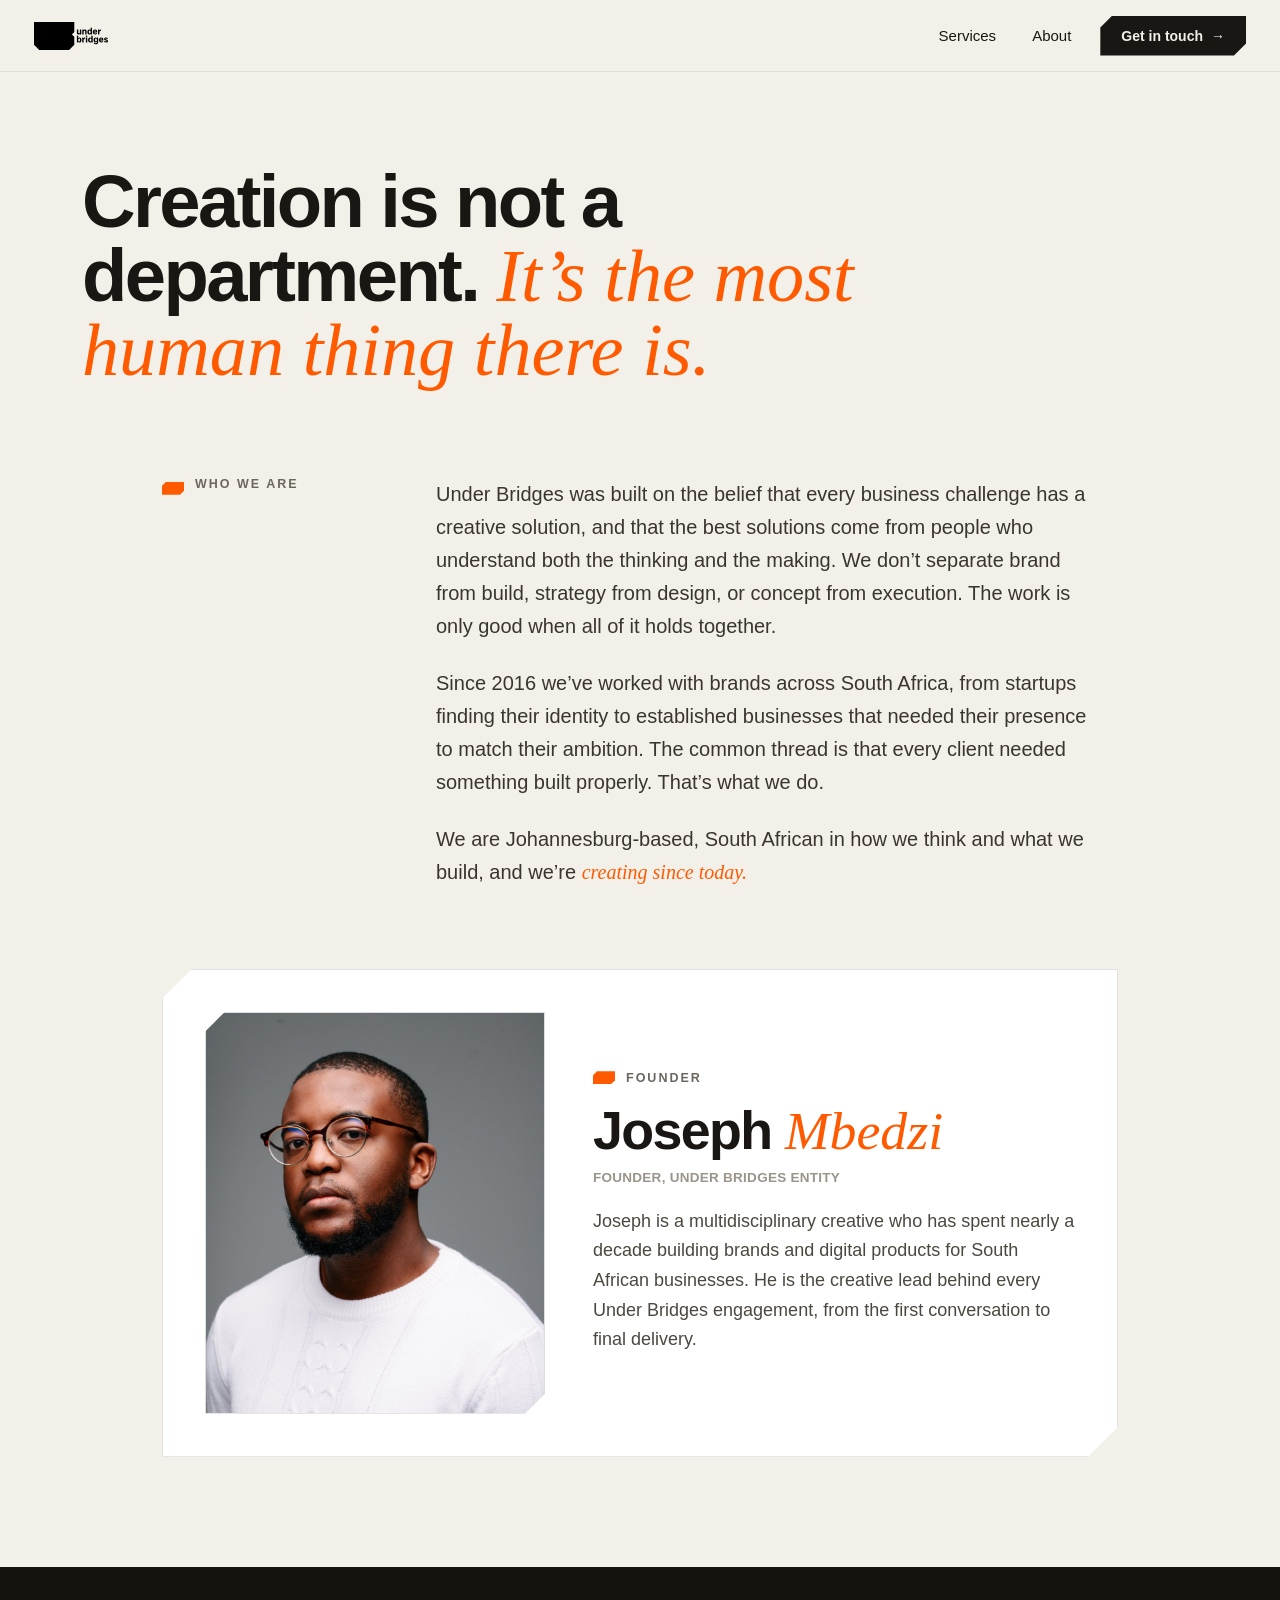
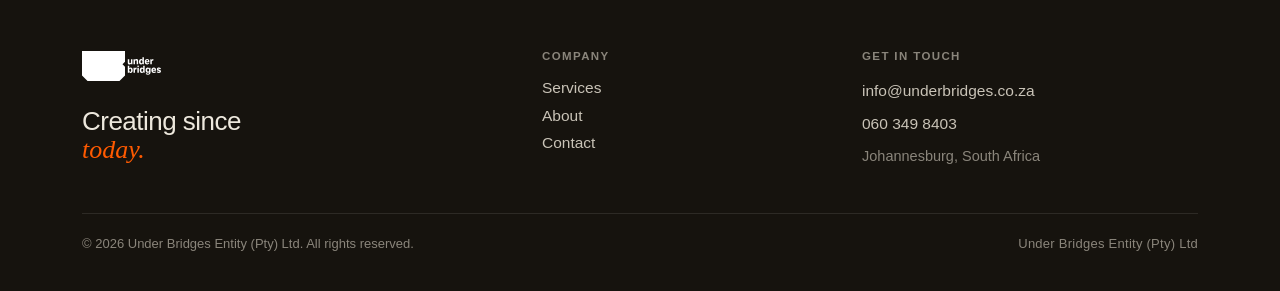
==== commit 30ddcde9: "Security hardening, black-on-white favicon, SEO pass Security: - Strict security headers via vercel." ====
--- a/about/index.html
+++ b/about/index.html
@@ -14,6 +14,10 @@
 <meta property="og:description" content="Creation is not a department. It&#8217;s the most human thing there is. Founded by Joseph Mbedzi, building brands and platforms since 2016.">
 <meta property="og:url" content="https://underbridges.co.za/about/">
 <meta property="og:image" content="https://underbridges.co.za/assets/og-image.png">
+<meta property="og:image:width" content="1200">
+<meta property="og:image:height" content="630">
+<meta property="og:image:alt" content="Under Bridges — Creating since today.">
+<meta property="og:locale" content="en_ZA">
 <meta name="twitter:card" content="summary_large_image">
 <meta name="twitter:title" content="About | Under Bridges — Creative &amp; Digital Solutions">
 <meta name="twitter:description" content="Creation is not a department. It&#8217;s the most human thing there is. Founded by Joseph Mbedzi, building brands and platforms since 2016.">
@@ -23,10 +27,44 @@
 <link rel="icon" href="/favicon.png" type="image/png">
 <link rel="apple-touch-icon" href="/apple-touch-icon.png">
 
-<link rel="preconnect" href="https://fonts.googleapis.com">
-<link rel="preconnect" href="https://fonts.gstatic.com" crossorigin>
-<link href="https://fonts.googleapis.com/css2?family=Schibsted+Grotesk:wght@400;500;600;700&family=Instrument+Serif:ital@0;1&display=swap" rel="stylesheet">
+<link rel="preload" href="/assets/fonts/schibsted-grotesk-latin.woff2" as="font" type="font/woff2" crossorigin>
+<link rel="preload" href="/assets/fonts/instrument-serif-italic-latin.woff2" as="font" type="font/woff2" crossorigin>
 <link rel="stylesheet" href="/assets/css/main.css">
+
+<script type="application/ld+json">
+{
+  "@context": "https://schema.org",
+  "@graph": [
+    {
+      "@type": "BreadcrumbList",
+      "itemListElement": [
+        { "@type": "ListItem", "position": 1, "name": "Home", "item": "https://underbridges.co.za/" },
+        { "@type": "ListItem", "position": 2, "name": "About", "item": "https://underbridges.co.za/about/" }
+      ]
+    },
+    {
+      "@type": "AboutPage",
+      "url": "https://underbridges.co.za/about/",
+      "name": "About Under Bridges",
+      "about": {
+        "@type": "ProfessionalService",
+        "name": "Under Bridges",
+        "legalName": "Under Bridges Entity (Pty) Ltd",
+        "url": "https://underbridges.co.za/",
+        "foundingDate": "2016"
+      }
+    },
+    {
+      "@type": "Person",
+      "name": "Joseph Mbedzi",
+      "jobTitle": "Founder",
+      "image": "https://underbridges.co.za/assets/joseph-mbedzi.jpg",
+      "worksFor": { "@type": "ProfessionalService", "name": "Under Bridges", "url": "https://underbridges.co.za/" },
+      "address": { "@type": "PostalAddress", "addressLocality": "Johannesburg", "addressCountry": "ZA" }
+    }
+  ]
+}
+</script>
 </head>
 <body data-page="about">
 <a class="skip-link" href="#main">Skip to content</a>
--- a/assets/css/main.css
+++ b/assets/css/main.css
@@ -2,6 +2,26 @@
    Under Bridges — underbridges.co.za
    Design system from "Under Bridges Website v4" (Claude Design)
    ========================================================================== */
+
+/* Fonts — self-hosted (SIL Open Font License), latin subset.
+   Schibsted Grotesk ships as a variable-weight file covering 400–700. */
+@font-face {
+  font-family: 'Schibsted Grotesk';
+  font-style: normal;
+  font-weight: 400 700;
+  font-display: swap;
+  src: url('/assets/fonts/schibsted-grotesk-latin.woff2') format('woff2');
+  unicode-range: U+0000-00FF, U+0131, U+0152-0153, U+02BB-02BC, U+02C6, U+02DA, U+02DC, U+0304, U+0308, U+0329, U+2000-206F, U+20AC, U+2122, U+2191, U+2193, U+2212, U+2215, U+FEFF, U+FFFD;
+}
+
+@font-face {
+  font-family: 'Instrument Serif';
+  font-style: italic;
+  font-weight: 400;
+  font-display: swap;
+  src: url('/assets/fonts/instrument-serif-italic-latin.woff2') format('woff2');
+  unicode-range: U+0000-00FF, U+0131, U+0152-0153, U+02BB-02BC, U+02C6, U+02DA, U+02DC, U+0304, U+0308, U+0329, U+2000-206F, U+20AC, U+2122, U+2191, U+2193, U+2212, U+2215, U+FEFF, U+FFFD;
+}
 
 :root {
   --ub-accent: #FF5A00;
@@ -852,9 +872,13 @@
 }
 .footer__bottom .footer__entity { letter-spacing: .02em; }
 
+/* Honeypot field — visually removed, still present for bots */
+.hp { display: none; }
+
 /* 404 ------------------------------------------------------------------------------------------------------- */
 
 .notfound { padding-top: clamp(140px, 22vw, 220px); padding-bottom: 120px; }
+.notfound__cta { margin-top: 36px; }
 
 /* Responsive --------------------------------------------------------------------------------------------------- */
 
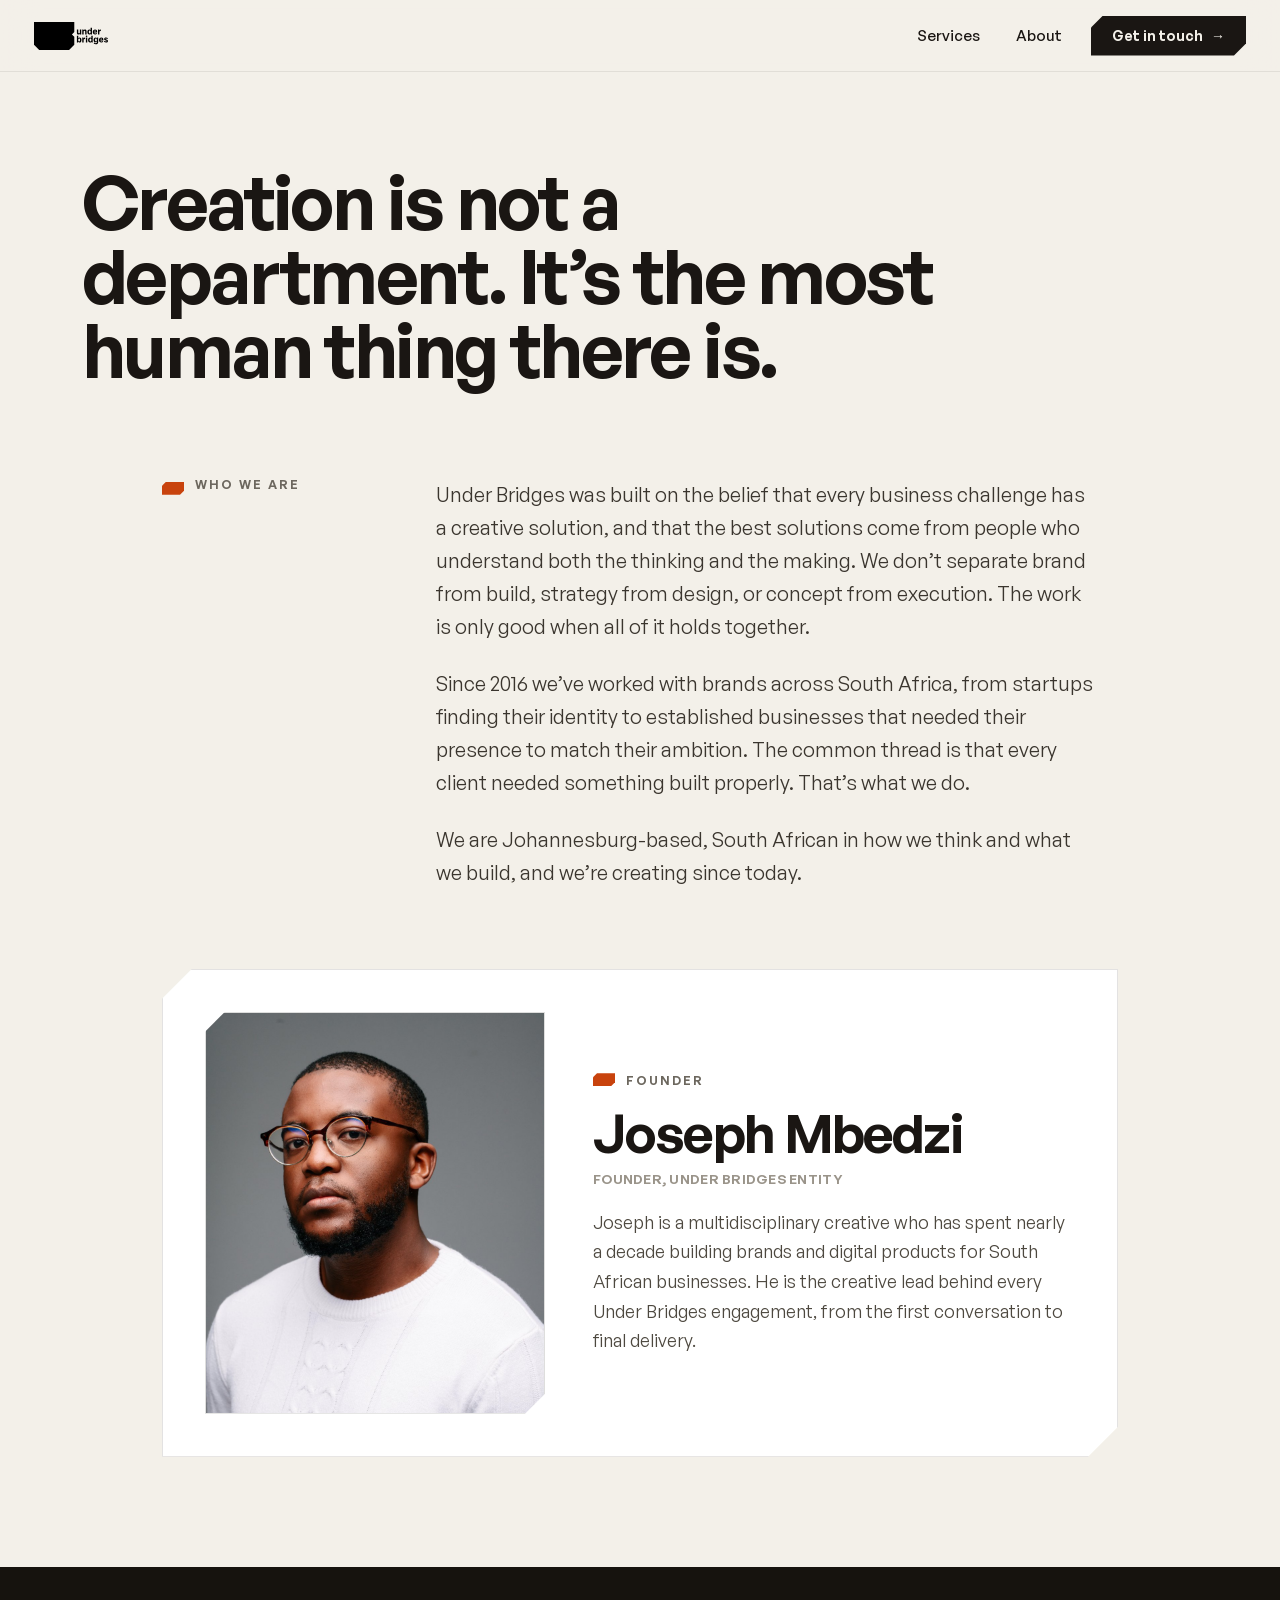
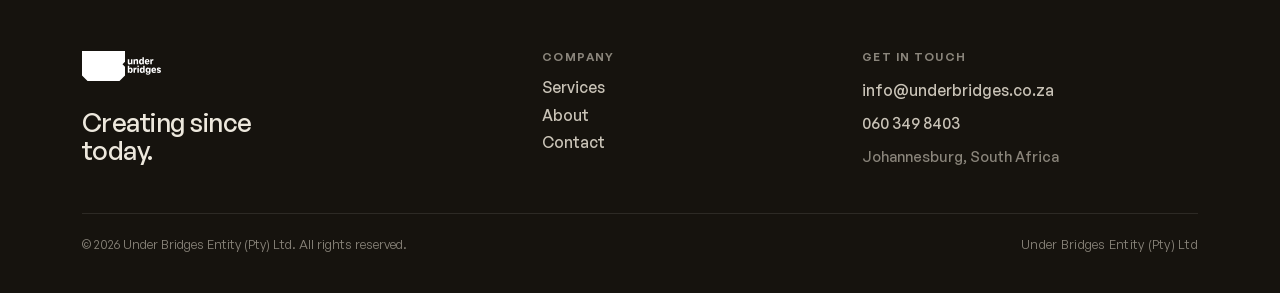
==== commit ac184b8e: "Design facelift: General Sans, single-tone headings, ember accent, craft imagery - Typeface: General" ====
--- a/about/index.html
+++ b/about/index.html
@@ -27,8 +27,8 @@
 <link rel="icon" href="/favicon.png" type="image/png">
 <link rel="apple-touch-icon" href="/apple-touch-icon.png">
 
-<link rel="preload" href="/assets/fonts/schibsted-grotesk-latin.woff2" as="font" type="font/woff2" crossorigin>
-<link rel="preload" href="/assets/fonts/instrument-serif-italic-latin.woff2" as="font" type="font/woff2" crossorigin>
+<link rel="preload" href="/assets/fonts/general-sans-600.woff2" as="font" type="font/woff2" crossorigin>
+<link rel="preload" href="/assets/fonts/general-sans-400.woff2" as="font" type="font/woff2" crossorigin>
 <link rel="stylesheet" href="/assets/css/main.css">
 
 <script type="application/ld+json">
--- a/assets/css/main.css
+++ b/assets/css/main.css
@@ -3,28 +3,33 @@
    Design system from "Under Bridges Website v4" (Claude Design)
    ========================================================================== */
 
-/* Fonts — self-hosted (SIL Open Font License), latin subset.
-   Schibsted Grotesk ships as a variable-weight file covering 400–700. */
+/* Font — General Sans (Fontshare, ITF Free Font License), self-hosted. */
 @font-face {
-  font-family: 'Schibsted Grotesk';
+  font-family: 'General Sans';
   font-style: normal;
-  font-weight: 400 700;
-  font-display: swap;
-  src: url('/assets/fonts/schibsted-grotesk-latin.woff2') format('woff2');
-  unicode-range: U+0000-00FF, U+0131, U+0152-0153, U+02BB-02BC, U+02C6, U+02DA, U+02DC, U+0304, U+0308, U+0329, U+2000-206F, U+20AC, U+2122, U+2191, U+2193, U+2212, U+2215, U+FEFF, U+FFFD;
-}
-
-@font-face {
-  font-family: 'Instrument Serif';
-  font-style: italic;
   font-weight: 400;
   font-display: swap;
-  src: url('/assets/fonts/instrument-serif-italic-latin.woff2') format('woff2');
-  unicode-range: U+0000-00FF, U+0131, U+0152-0153, U+02BB-02BC, U+02C6, U+02DA, U+02DC, U+0304, U+0308, U+0329, U+2000-206F, U+20AC, U+2122, U+2191, U+2193, U+2212, U+2215, U+FEFF, U+FFFD;
+  src: url('/assets/fonts/general-sans-400.woff2') format('woff2');
+}
+
+@font-face {
+  font-family: 'General Sans';
+  font-style: normal;
+  font-weight: 500;
+  font-display: swap;
+  src: url('/assets/fonts/general-sans-500.woff2') format('woff2');
+}
+
+@font-face {
+  font-family: 'General Sans';
+  font-style: normal;
+  font-weight: 600;
+  font-display: swap;
+  src: url('/assets/fonts/general-sans-600.woff2') format('woff2');
 }
 
 :root {
-  --ub-accent: #FF5A00;
+  --ub-accent: #C8430D;
   --ub-bg: #F3F0E9;
   --ub-ink: #1A1613;
   --ub-dark: #16130E;
@@ -48,7 +53,7 @@
 body {
   margin: 0;
   background: var(--ub-bg);
-  font-family: 'Schibsted Grotesk', sans-serif;
+  font-family: 'General Sans', sans-serif;
   color: var(--ub-ink);
   -webkit-font-smoothing: antialiased;
   text-rendering: optimizeLegibility;
@@ -58,12 +63,7 @@
 
 ::selection { background: var(--ub-accent); color: #FFFFFF; }
 
-em {
-  font-family: 'Instrument Serif', serif;
-  font-style: italic;
-  font-weight: 400;
-  letter-spacing: 0;
-}
+em { font: inherit; color: inherit; font-style: normal; }
 
 input::placeholder,
 textarea::placeholder { color: #9a948a; }
@@ -80,7 +80,7 @@
   background: var(--ub-ink);
   color: var(--ub-bg);
   padding: 12px 18px;
-  font: 600 14px/1 'Schibsted Grotesk', sans-serif;
+  font: 600 14px/1 'General Sans', sans-serif;
 }
 .skip-link:focus { left: 0; }
 
@@ -141,7 +141,7 @@
 .nav__links { display: flex; align-items: center; gap: 6px; }
 
 .nav__link {
-  font: 500 15px/1 'Schibsted Grotesk', sans-serif;
+  font: 500 15px/1 'General Sans', sans-serif;
   color: inherit;
   padding: 10px 15px;
   transition: opacity .2s;
@@ -155,7 +155,7 @@
   gap: 8px;
   background: #F3F0E9;
   color: #1A1613;
-  font: 600 14px/1 'Schibsted Grotesk', sans-serif;
+  font: 600 14px/1 'General Sans', sans-serif;
   padding: 13px 21px;
   cursor: pointer;
   clip-path: var(--cham-m);
@@ -210,8 +210,8 @@
 
 .mnav__contact { margin-top: auto; display: flex; flex-direction: column; gap: 7px; }
 .mnav__contact a,
-.mnav__contact .mnav__line { font: 600 16px/1.4 'Schibsted Grotesk', sans-serif; color: #1A1613; word-break: break-word; }
-.mnav__contact .mnav__loc { font: 500 14.5px/1.5 'Schibsted Grotesk', sans-serif; color: #9a948a; margin-top: 4px; }
+.mnav__contact .mnav__line { font: 600 16px/1.4 'General Sans', sans-serif; color: #1A1613; word-break: break-word; }
+.mnav__contact .mnav__loc { font: 500 14.5px/1.5 'General Sans', sans-serif; color: #9a948a; margin-top: 4px; }
 
 /* Buttons -------------------------------------------------------------------- */
 
@@ -219,7 +219,7 @@
   display: inline-flex;
   align-items: center;
   gap: 9px;
-  font: 600 15px/1 'Schibsted Grotesk', sans-serif;
+  font: 600 15px/1 'General Sans', sans-serif;
   padding: 18px 30px;
   border: none;
   cursor: pointer;
@@ -260,7 +260,7 @@
 }
 
 .tag__label {
-  font: 600 12.5px/1 'Schibsted Grotesk', sans-serif;
+  font: 600 12.5px/1 'General Sans', sans-serif;
   letter-spacing: .18em;
   text-transform: uppercase;
   color: #6C675E;
@@ -311,14 +311,6 @@
   color: #F3F0E9;
 }
 
-.hero__kicker {
-  font: 600 12px/1 'Schibsted Grotesk', sans-serif;
-  letter-spacing: .22em;
-  text-transform: uppercase;
-  color: #D9D3C8;
-  margin-bottom: 28px;
-}
-
 .hero__title {
   font-weight: 600;
   font-size: clamp(46px, 7.6vw, 116px);
@@ -328,7 +320,6 @@
   max-width: 12ch;
   text-wrap: balance;
 }
-.hero__title em { color: var(--ub-accent); }
 
 .hero__sub {
   margin: 26px 0 0;
@@ -360,7 +351,7 @@
   pointer-events: none;
 }
 .hero__cue-label {
-  font: 500 11.5px/1 'Schibsted Grotesk', sans-serif;
+  font: 500 11.5px/1 'General Sans', sans-serif;
   letter-spacing: .18em;
   text-transform: uppercase;
   opacity: .7;
@@ -370,7 +361,7 @@
 /* Statement sections (approach / why it works) -------------------------------------- */
 
 .statement { display: flex; flex-direction: column; align-items: center; text-align: center; }
-.statement--approach { padding-top: clamp(96px, 14vw, 150px); padding-bottom: clamp(96px, 14vw, 150px); }
+.statement--approach { padding-top: clamp(110px, 15vw, 170px); padding-bottom: clamp(110px, 15vw, 170px); }
 .statement--why { padding-top: clamp(96px, 13vw, 130px); padding-bottom: clamp(96px, 13vw, 130px); }
 
 .statement .tag { margin-bottom: 36px; }
@@ -390,8 +381,6 @@
   line-height: 1.2;
   max-width: 21ch;
 }
-.statement__text em { color: var(--ub-accent); }
-.statement--approach .statement__text em + em { color: inherit; }
 
 .statement__sub {
   margin: 30px 0 0;
@@ -405,7 +394,7 @@
 
 /* Service cards (home) ---------------------------------------------------------------- */
 
-.services-home { padding-bottom: 110px; }
+.services-home { padding-bottom: 72px; }
 
 .services-home__title {
   font-weight: 600;
@@ -415,7 +404,6 @@
   margin: 0 0 40px;
   text-align: center;
 }
-.services-home__title em { color: var(--ub-accent); }
 
 .grid { display: grid; }
 .grid--3 { grid-template-columns: 1fr 1fr 1fr; gap: 20px; }
@@ -434,7 +422,7 @@
 .scard--dark { background: var(--ub-dark); color: var(--ub-dark-ink); border: none; }
 .scard--dark:hover { border-color: transparent; }
 
-.scard__num { font: 600 14px/1 'Schibsted Grotesk', sans-serif; color: var(--ub-accent); }
+.scard__num { font: 600 14px/1 'General Sans', sans-serif; color: var(--ub-accent); }
 
 .scard__title {
   font-weight: 600;
@@ -458,17 +446,45 @@
   align-items: center;
   gap: 8px;
   margin-top: 26px;
-  font: 600 13.5px/1 'Schibsted Grotesk', sans-serif;
+  font: 600 13.5px/1 'General Sans', sans-serif;
   color: #1A1613;
 }
 .scard--dark .scard__link { color: var(--ub-dark-ink); }
 
+/* Craft strip — chamfer-cropped imagery, unified warm-mono grade ------------- */
+
+.craft { padding-bottom: 110px; }
+
+.craft__grid {
+  display: grid;
+  grid-template-columns: 1fr 1fr 1fr;
+  gap: 24px;
+  align-items: start;
+}
+
+.craft__item {
+  margin: 0;
+  overflow: hidden;
+  clip-path: var(--cham-l);
+}
+.craft__item--mid { margin-top: 30px; }
+
+.craft__item img {
+  width: 100%;
+  height: 330px;
+  object-fit: cover;
+  display: block;
+  filter: grayscale(1) sepia(.16) contrast(1.04) brightness(.99);
+  transition: filter .5s ease, transform .5s ease;
+}
+.craft__item:hover img { filter: none; transform: scale(1.03); }
+
 /* Trusted by ------------------------------------------------------------------------------ */
 
 .clients { padding-top: clamp(80px, 11vw, 110px); padding-bottom: clamp(80px, 11vw, 110px); display: flex; flex-direction: column; align-items: center; }
 
 .clients__label {
-  font: 600 12.5px/1 'Schibsted Grotesk', sans-serif;
+  font: 600 12.5px/1 'General Sans', sans-serif;
   letter-spacing: .18em;
   text-transform: uppercase;
   color: #9a948a;
@@ -490,6 +506,7 @@
 .clients__logo--tall { height: 38px; }
 .clients__logo--squat { height: 30px; }
 .clients__logo--wide { height: 16px; }
+.clients__logo--xwide { height: 12px; }
 
 /* CTA block --------------------------------------------------------------------------------- */
 
@@ -520,7 +537,6 @@
   text-wrap: balance;
 }
 .cta-block__title--sm { font-size: clamp(32px, 4.8vw, 60px); }
-.cta-block__title em { color: var(--ub-accent); }
 
 /* Page headers (services / about / contact) ---------------------------------------------------- */
 
@@ -535,7 +551,6 @@
   letter-spacing: -.035em;
   margin: 0;
 }
-.page-head__title em { color: var(--ub-accent); }
 
 .page-head__title--about {
   font-size: clamp(36px, 5.8vw, 92px);
@@ -567,7 +582,6 @@
   letter-spacing: -.025em;
   margin: 0;
 }
-.svc__title em { color: var(--ub-accent); }
 
 .svc__copy {
   margin: 22px 0 0;
@@ -593,7 +607,7 @@
 }
 
 .svc__card-label {
-  font: 600 11.5px/1 'Schibsted Grotesk', sans-serif;
+  font: 600 11.5px/1 'General Sans', sans-serif;
   letter-spacing: .12em;
   text-transform: uppercase;
   color: #9a948a;
@@ -637,7 +651,6 @@
   max-width: 60ch;
 }
 .about-who__body p + p { margin-top: 24px; }
-.about-who__body em { color: var(--ub-accent); }
 
 .founder-wrap { padding-bottom: 110px; }
 
@@ -673,11 +686,10 @@
   letter-spacing: -.03em;
   margin: 0;
 }
-.founder__name em { color: var(--ub-accent); }
 
 .founder__role {
   margin-top: 12px;
-  font: 600 13.5px/1 'Schibsted Grotesk', sans-serif;
+  font: 600 13.5px/1 'General Sans', sans-serif;
   letter-spacing: .02em;
   color: #9a948a;
   text-transform: uppercase;
@@ -710,7 +722,7 @@
 
 .form label {
   display: block;
-  font: 600 11.5px/1 'Schibsted Grotesk', sans-serif;
+  font: 600 11.5px/1 'General Sans', sans-serif;
   letter-spacing: .08em;
   text-transform: uppercase;
   color: #9a948a;
@@ -724,7 +736,7 @@
   padding: 14px 15px;
   border: 1.5px solid rgba(26, 22, 19, 0.18);
   background: #FBFAF6;
-  font: 500 15.5px 'Schibsted Grotesk', sans-serif;
+  font: 500 15.5px 'General Sans', sans-serif;
   color: #1A1613;
   outline: none;
   transition: border-color .2s;
@@ -764,7 +776,6 @@
 }
 
 .form-sent__title { font-weight: 600; font-size: 32px; line-height: 1.04; letter-spacing: -.02em; margin: 0; }
-.form-sent__title em { color: var(--ub-accent); }
 
 .form-sent__copy { margin: 14px 0 0; font-size: 17px; line-height: 1.6; color: #4d483f; max-width: 46ch; }
 .form-sent__copy a { color: #1A1613; font-weight: 600; border-bottom: 1px solid var(--ub-accent); }
@@ -779,7 +790,7 @@
 }
 
 .contact-panel__label {
-  font: 600 11.5px/1 'Schibsted Grotesk', sans-serif;
+  font: 600 11.5px/1 'General Sans', sans-serif;
   letter-spacing: .12em;
   text-transform: uppercase;
   color: #8a857b;
@@ -788,7 +799,7 @@
 
 .contact-panel__email {
   display: block;
-  font: 500 17px/1.4 'Schibsted Grotesk', sans-serif;
+  font: 500 17px/1.4 'General Sans', sans-serif;
   color: var(--ub-dark-ink);
   margin-bottom: 16px;
   word-break: break-word;
@@ -796,15 +807,15 @@
 }
 .contact-panel__email:hover { color: var(--ub-accent); }
 
-.contact-panel__phone { font: 500 17px/1.4 'Schibsted Grotesk', sans-serif; color: var(--ub-dark-ink); margin-bottom: 16px; }
-
-.contact-panel__loc { font: 500 15.5px/1.5 'Schibsted Grotesk', sans-serif; color: #A8A296; }
+.contact-panel__phone { font: 500 17px/1.4 'General Sans', sans-serif; color: var(--ub-dark-ink); margin-bottom: 16px; }
+
+.contact-panel__loc { font: 500 15.5px/1.5 'General Sans', sans-serif; color: #A8A296; }
 
 .contact-panel__entity {
   margin-top: 32px;
   padding-top: 20px;
   border-top: 1px solid rgba(243, 240, 233, 0.12);
-  font: 500 14px/1.5 'Schibsted Grotesk', sans-serif;
+  font: 500 14px/1.5 'General Sans', sans-serif;
   color: #8a857b;
 }
 
@@ -833,10 +844,9 @@
   margin: 0;
   max-width: 14ch;
 }
-.footer__tagline em { color: var(--ub-accent); }
 
 .footer__label {
-  font: 600 11.5px/1 'Schibsted Grotesk', sans-serif;
+  font: 600 11.5px/1 'General Sans', sans-serif;
   letter-spacing: .12em;
   text-transform: uppercase;
   color: #8a857b;
@@ -844,12 +854,12 @@
 }
 
 .footer__links { display: flex; flex-direction: column; gap: 12px; }
-.footer__links a { font: 500 15.5px/1 'Schibsted Grotesk', sans-serif; color: #C9C3B7; transition: color .2s; }
+.footer__links a { font: 500 15.5px/1 'General Sans', sans-serif; color: #C9C3B7; transition: color .2s; }
 .footer__links a:hover { color: var(--ub-accent); }
 
 .footer__email {
   display: block;
-  font: 500 15.5px/1.4 'Schibsted Grotesk', sans-serif;
+  font: 500 15.5px/1.4 'General Sans', sans-serif;
   color: #C9C3B7;
   margin-bottom: 11px;
   word-break: break-word;
@@ -857,8 +867,8 @@
 }
 .footer__email:hover { color: var(--ub-accent); }
 
-.footer__phone { font: 500 15.5px/1.4 'Schibsted Grotesk', sans-serif; color: #C9C3B7; margin-bottom: 11px; }
-.footer__loc { font: 500 14.5px/1.5 'Schibsted Grotesk', sans-serif; color: #8a857b; }
+.footer__phone { font: 500 15.5px/1.4 'General Sans', sans-serif; color: #C9C3B7; margin-bottom: 11px; }
+.footer__loc { font: 500 14.5px/1.5 'General Sans', sans-serif; color: #8a857b; }
 
 .footer__bottom {
   display: flex;
@@ -912,10 +922,14 @@
   .contact-panel { padding: 34px 26px; }
 
   .clients__row { gap: 24px 32px; }
+  .craft__grid { grid-template-columns: 1fr; gap: 18px; }
+  .craft__item--mid { margin-top: 0; }
+  .craft__item img { height: 240px; }
   .clients__logo { height: 22px; }
   .clients__logo--tall { height: 32px; }
   .clients__logo--squat { height: 26px; }
   .clients__logo--wide { height: 13px; }
+  .clients__logo--xwide { height: 10px; }
 }
 
 /* Reduced motion -------------------------------------------------------------------------------------------------- */
